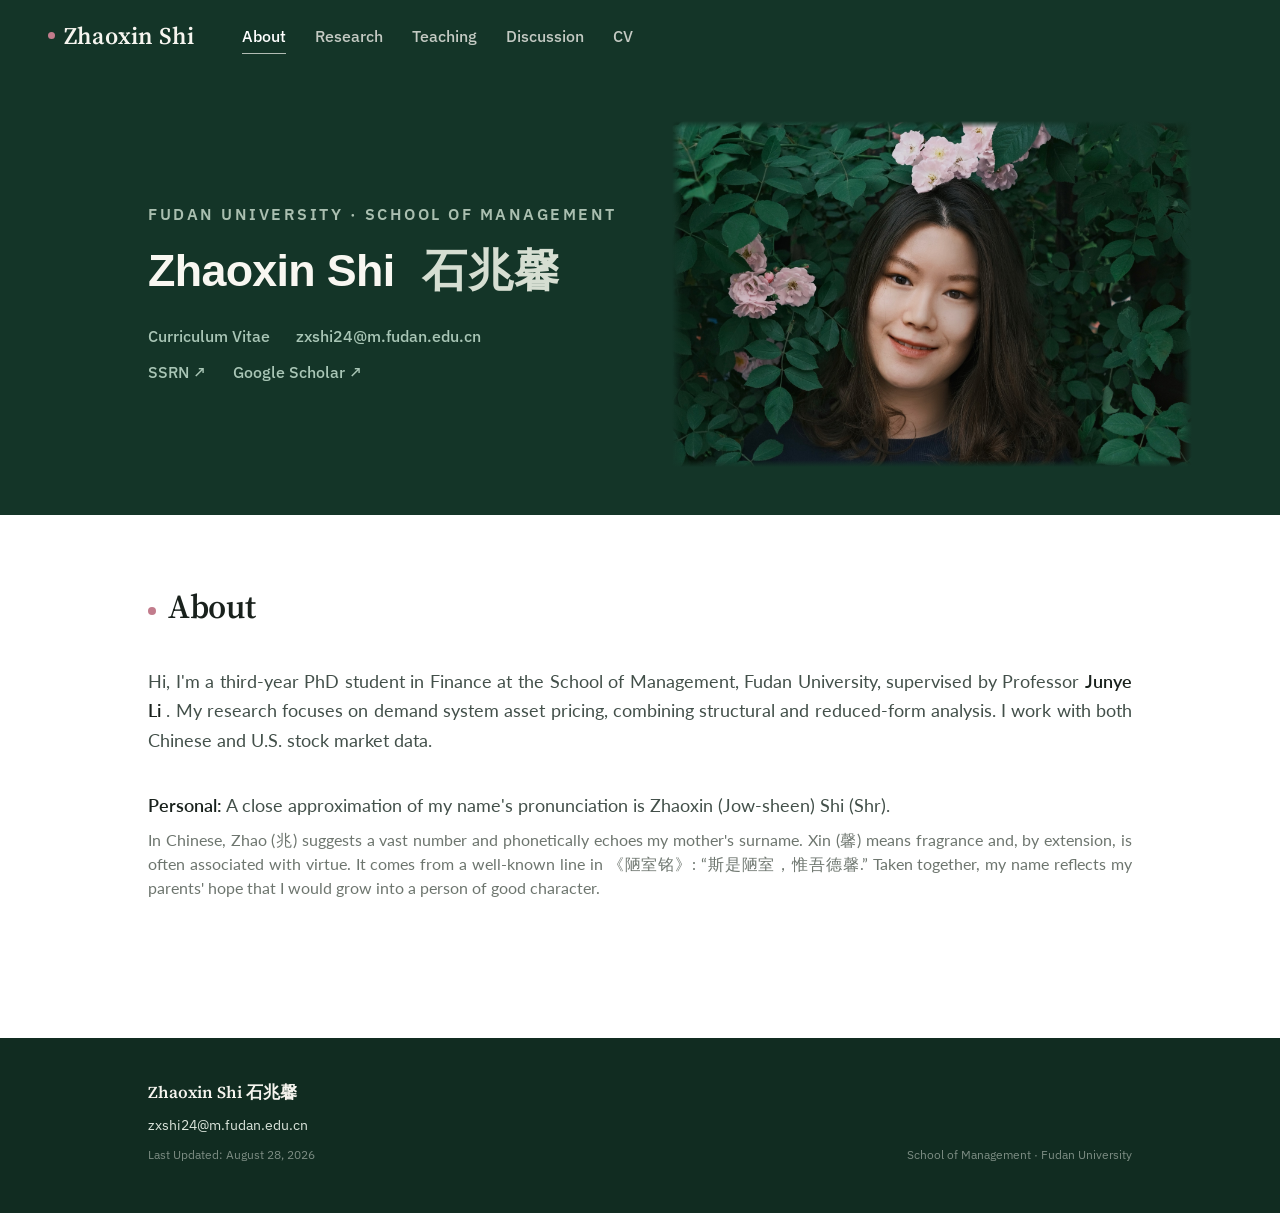
==== index.html @ 621d33b5 "Add favicon link to index.html" ====
<!DOCTYPE html>

<html lang="en">

<head>

  <meta charset="UTF-8" />

  <meta
    name="viewport"
    content="width=device-width, initial-scale=1"
  />

  <title>Zhaoxin Shi</title>

  <meta
    name="description"
    content="Zhaoxin Shi is a Finance PhD student at the School of Management, Fudan University, working on demand system asset pricing."
  />

  <meta
    name="theme-color"
    content="#143528"
  />

  <meta
    property="og:type"
    content="website"
  />

  <meta
    property="og:title"
    content="Zhaoxin Shi 石兆馨"
  />

  <meta
    property="og:description"
    content="Finance PhD student at Fudan University. Research on demand system asset pricing."
  />

  <link rel="icon" type="image/png" href="favicon.png">


  <!-- Google Fonts -->

  <link
    rel="preconnect"
    href="https://fonts.googleapis.com"
  />

  <link
    rel="preconnect"
    href="https://fonts.gstatic.com"
    crossorigin
  />

  <link
    href="https://fonts.googleapis.com/css2?family=IBM+Plex+Sans:wght@400;500;600&family=Lato:wght@300;400;700;900&family=Source+Serif+4:ital,opsz,wght@0,8..60,300;0,8..60,400;0,8..60,500;0,8..60,600;1,8..60,400&display=swap"
    rel="stylesheet"
/>


  <!-- Shared stylesheet -->

  <link
    rel="stylesheet"
    href="styles.css"
  />

</head>


<body>


<!-- =======================================================
     NAVIGATION
     ======================================================= -->

<nav
  class="nav"
  id="nav"
>

  <a
    class="nav__brand"
    href="index.html"
  >

    <span class="nav__dot"></span>

    Zhaoxin Shi

  </a>


  <div class="nav__links">

    <a
      class="active"
      href="#about"
      aria-current="page"
    >
      About
    </a>

    <a href="research.html">
      Research
    </a>

    <a href="teaching.html">
      Teaching
    </a>

    <a href="discussion.html">
      Discussion
    </a>

    <a href="cv.html">
      CV
    </a>

  </div>

</nav>



<!-- =======================================================
     HERO
     ======================================================= -->
<header class="hero">
  <div class="wrap">
    <div class="hero__grid">

      <!-- LEFT: name and links -->
      <div class="hero__text">
        <div class="eyebrow hero__eyebrow">
          Fudan University · School of Management
        </div>

        <h1 class="hero__name">
          Zhaoxin Shi <span class="cn">石兆馨</span>
        </h1>

        <div class="hero__links">
          <div class="hero__linkrow">
            <a href="cv.html">Curriculum Vitae</a>
            <a href="mailto:zxshi24@m.fudan.edu.cn">zxshi24@m.fudan.edu.cn</a>
          </div>

          <div class="hero__linkrow">
            <a
              href="https://papers.ssrn.com/sol3/cf_dev/AbsByAuth.cfm?per_id=5998875"
              target="_blank"
              rel="noopener"
            >SSRN ↗</a>

            <!-- Replace the URL below with your Google Scholar profile URL. -->
            <a
              href="YOUR_GOOGLE_SCHOLAR_URL"
              target="_blank"
              rel="noopener"
            >Google Scholar ↗</a>
          </div>
        </div>
      </div>

      <!-- RIGHT: portrait -->
      <figure class="hero__figure">
        <div class="photo">
          <span class="photo__mono">ZS</span>
          <img
            src="zhaoxin_shi.JPG"
            alt="Zhaoxin Shi"
            onerror="this.style.display='none'"
          />
        </div>
      </figure>

    </div>
  </div>
</header>


<!-- =======================================================
     ABOUT
     ======================================================= -->

<main>

  <section
    id="about"
    class="section section--first"
  >

    <div class="wrap">


      <div class="section__head">

        <span class="marker"></span>

        <h2 class="section__title">
          About
        </h2>

      </div>


      <div class="about__body">

        <!-- Academic introduction -->
        <p>
          Hi, I'm a third-year PhD student in Finance at the
          School of Management, Fudan University, supervised by Professor
          <a
            href="https://junye-li.github.io/"
            target="_blank"
            rel="noopener"
          >
            <strong>Junye Li</strong>
          </a>.
          My research focuses on demand system asset pricing, combining
          structural and reduced-form analysis. I work with both Chinese
          and U.S. stock market data.
        </p>
      
      
        <!-- Personal -->
        <div class="personal-block">
      
          <p>
            <strong>Personal:</strong>
            A close approximation of my name's pronunciation is
            Zhaoxin (Jow-sheen) Shi (Shr).
          </p>
      
          <p class="name-note">
            In Chinese, Zhao (兆) suggests a vast number and phonetically echoes my mother's
            surname. Xin (馨) means fragrance and, by extension, is often associated
            with virtue. It comes from a well-known line in
            《陋室铭》: “斯是陋室，惟吾德馨.” Taken together, my name reflects my
            parents' hope that I would grow into a person of good character.
          </p>
      
        </div>
      
      </div>

  </section>

</main>



<!-- =======================================================
     FOOTER
     ======================================================= -->

     <div id="site-footer"></div>



<script src="script.js"></script>

</body>

</html>
---- styles.css ----
/* =========================================================
   FONTS / COLORS / GLOBAL SETTINGS
   ========================================================= */

   :root{
    --paper:#FFFFFF;
    --paper-2:#F4F6F2;
  
    --ink:#19211C;
    --ink-soft:#43504A;
    --muted:#6E766F;
  
    --green:#1C4636;
    --green-deep:#112C21;
    --green-lit:#2C6B50;
  
    --link:#1E5742;
    --line:#E3E8E1;
  
    --rose:#C27C8C;
    --rose-soft:#E1BFC8;
  
    /* English name */
    --name-font:"Verdana", Arial, sans-serif;

    /* Body font */
    --body-font:"Lato", Arial, sans-serif;
  
    /* Main serif */
    --serif:"Source Serif 4", Georgia, "Lato", serif;
  
    /* Navigation / labels */
    --sans:"IBM Plex Sans", system-ui, -apple-system,
           "Segoe UI", Roboto, sans-serif;
  
    --measure:66ch;
    --maxw:1080px;
  }
  
  
  /* =========================================================
     GLOBAL
     ========================================================= */
  
  *{
    box-sizing:border-box;
  }
  
  html{
    scroll-behavior:smooth;
  }
  
  body{
    margin:0;
  
    background:var(--paper);
    color:var(--ink);
  
    font-family:var(--body-font);
    font-size:18px;
    line-height:1.65;
  
    -webkit-font-smoothing:antialiased;
    text-rendering:optimizeLegibility;
  }
  
  a{
    color:var(--link);
    text-decoration:none;
  }
  
  ::selection{
    background:var(--rose-soft);
    color:var(--green-deep);
  }
  
  
  /* =========================================================
     GENERAL WRAPPER
     ========================================================= */
  
  .wrap{
    max-width:var(--maxw);
    margin:0 auto;
    padding:0 clamp(1.25rem,5vw,3rem);
  }
  
  
  /* =========================================================
     SMALL LABELS
     ========================================================= */
  
  .eyebrow{
    font-family:var(--sans);
  
    font-size:.98rem;
    font-weight:600;
  
    letter-spacing:.16em;
    text-transform:uppercase;
  
    color:var(--muted);
  }
  
  .label{
    font-family:var(--sans);
  
    font-size:.9rem;
    font-weight:600;
  
    letter-spacing:.12em;
    text-transform:uppercase;
  
    color:var(--green);
  }
  
  
  /* =========================================================
     NAVIGATION
     ========================================================= */
  
  .nav{
    position:sticky;
    top:0;
    z-index:50;
  
    display:flex;
    align-items:center;
    justify-content:flex-start;
  
    padding:1rem clamp(1.25rem,5vw,3rem);
  
    background:#143528;
  
    border-bottom:1px solid transparent;
  
    transition:
      background .35s ease,
      border-color .35s ease;
  }
  
  
  /* -------- name at left -------- */
  
  .nav__brand{
    display:flex;
    align-items:center;
    gap:.55rem;
  
    flex:0 0 auto;
  
    font-family:var(--serif);
    font-size:1.5rem;
    font-weight:600;
  
    letter-spacing:.01em;
  
    color:#F6F5EF;
  
    transition:color .35s ease;
  }
  
  .nav__dot{
    width:7px;
    height:7px;
  
    border-radius:50%;
  
    background:var(--rose);
  
    display:inline-block;
    flex:0 0 auto;
  }
  
  
  /* -------- navigation links -------- */
  
  .nav__links{
    display:flex;
    align-items:center;
  
    gap:1.8rem;
  
    margin-left:3rem;
  
    font-family:var(--sans);
    font-size:1rem;
    font-weight:500;
  }
  
  .nav__links a{
    position:relative;
  
    padding:.15rem 0;
  
    color:rgba(246,245,239,.78);
  
    transition:color .25s ease;
  }
  
  .nav__links a::after{
    content:"";
  
    position:absolute;
  
    left:0;
    bottom:-3px;
  
    width:0;
    height:1.5px;
  
    background:rgba(246,245,239,.7);
  
    transition:width .25s ease;
  }
  
  .nav__links a:hover{
    color:#FFFFFF;
  }
  
  .nav__links a:hover::after{
    width:100%;
  }
  
  
  /* -------- current page -------- */
  
  .nav__links a.active::after{
    width:100%;
  }
  
  .nav__links a.active{
    color:#FFFFFF;
  }
  
  
  /* =========================================================
     HOME NAVIGATION AFTER SCROLLING
     ========================================================= */
  
  .nav.scrolled{
    background:rgba(252,252,250,.92);
  
    backdrop-filter:saturate(140%) blur(10px);
  
    border-bottom:1px solid var(--line);
  }
  
  .nav.scrolled .nav__brand{
    color:var(--ink);
  }
  
  .nav.scrolled .nav__links a{
    color:var(--ink-soft);
  }
  
  .nav.scrolled .nav__links a:hover{
    color:var(--green);
  }
  
  .nav.scrolled .nav__links a::after{
    background:var(--green);
  }
  
  .nav.scrolled .nav__links a.active{
    color:var(--green);
  }
  
  /* =========================================================
     HOME HERO
     ========================================================= */
  
  .hero{
    padding:clamp(2rem,4vw,3rem) 0 clamp(2.25rem,4vw,3rem);
    background:#143528;
    position:relative;
    overflow:hidden;
  
    /* local colors on the dark hero */
    --line:rgba(246,245,239,.22);
    --ink-soft:#D6DED2;
    --muted:#AABFB0;
    --green:#A9C6B6;
  }
  
  /*
    The hero gets a wider canvas for the portrait, while the text column
    remains capped. This makes the photo larger WITHOUT making the name/
    title column wider.
  */
  .hero .wrap{
    max-width:1080px;
    position:relative;
    z-index:1;
  }
  
  .hero__grid{
    display:grid;
    grid-template-columns:minmax(460px,520px) minmax(520px,1fr);
    gap:clamp(2.5rem,5vw,5rem);
    align-items:center;
  }
  
  .hero__text{
    min-width:0;
    max-width:520px;
  }
  
  /* -------- university line -------- */
  
  .hero__eyebrow{
    margin-bottom:1.15rem;
    white-space:nowrap;
  }
  
  /* -------- main name -------- */
  
  .hero__name{
    font-family:var(--name-font);
    font-weight:600;
    font-size:clamp(2.35rem,3.5vw,3.35rem);
    line-height:1.08;
    letter-spacing:-.015em;
    white-space:nowrap;
    margin:0;
    color:#F8F7F1;
  }
  
  /* Chinese name: bold Kaiti */
  .hero__name .cn{
    font-family:"PingFang SC", "Microsoft YaHei", "Noto Sans SC", serif;
    font-weight:700;
    color:var(--ink-soft);
    margin-left:.35em;
    letter-spacing:.02em;
  }
  
  /* -------- plain-text academic/contact links -------- */
  
  .hero__links{
    display:flex;
    flex-direction:column;
    align-items:flex-start;
    gap:.5rem;
    margin-top:1.7rem;
    font-family:var(--sans);
    font-size:1rem;
    font-weight:500;
  }
  
  .hero__linkrow{
    display:flex;
    flex-wrap:wrap;
    align-items:center;
    gap:1.65rem;
  }
  
  .hero__links a{
    color:#A9C6B6;
    padding:.05rem 0;
    transition:color .2s ease;
  }
  
  .hero__links a:hover{
    color:#FFFFFF;
  }
  
  /* =========================================================
     HERO PHOTO
     ========================================================= */
  
  .hero__figure{
    position:relative;
    margin:0;
    width:100%;
    min-width:0;
    align-self:center;
    justify-self:start;
  }
  
  .photo{
    position:relative;
    z-index:1;
  
    /* intentionally larger than its grid column */
    width:100%;
    max-width:760px;
    aspect-ratio:3/2;
  
    overflow:hidden;
    border:none;
    border-radius:0;
    box-shadow:none;
    background:#143528;
  }
  
  .photo img{
    position:absolute;
    inset:0;
    width:100%;
    height:100%;
    object-fit:cover;
  }
  
  /* subtle fade from the four edges, not from the center */
  .photo::before{
    content:"";
    position:absolute;
    inset:0;
    z-index:2;
    pointer-events:none;
    background:
      linear-gradient(
        to right,
        #143528 0%,
        transparent 2%,
        transparent 98%,
        #143528 100%
      ),
      linear-gradient(
        to bottom,
        #143528 0%,
        transparent 2%,
        transparent 98%,
        #143528 100%
      );
  }
  
  .photo__mono{
    position:absolute;
    inset:0;
    display:grid;
    place-items:center;
    font-family:var(--serif);
    font-weight:300;
    font-size:3.6rem;
    color:#FFFFFF;
    letter-spacing:.04em;
  }
  
  
  /* =========================================================
     HOME ABOUT SECTION
     ========================================================= */
  
  section{
    scroll-margin-top:84px;
  }
  
  .section{
    padding:clamp(3rem,5vw,4.5rem) 0;
  
    border-top:1px solid var(--line);
  }
  
  .section--first{
    border-top:none;
  }
  
  .section__head{
    display:flex;
  
    align-items:baseline;
  
    gap:.75rem;
  
    margin-bottom:2rem;
  }
  
  .section__head .marker{
    width:8px;
    height:8px;
  
    border-radius:50%;
  
    background:var(--rose);
  
    transform:translateY(-3px);
  
    flex:0 0 auto;
  }
  
  .section__title{
    font-family:var(--serif);
  
    font-weight:600;
  
    font-size:clamp(1.7rem,3vw,2.1rem);
  
    letter-spacing:-.01em;
  
    margin:0;
  
    color:var(--ink);
  }
  
  
  /* -------- about text -------- */
  
  .about__body{
    max-width:none;
    width:100%;

    text-align:justify;
  
    font-size:1.12rem;
  
    color:var(--ink-soft);
  }
  
  .about__body p{
    margin:0 0 1.1rem;
  }
  
  .about__body strong{
    color:var(--ink);
  
    font-weight:600;
  }

  .personal-block{
    margin-top:2.2rem;
  }
  
  .personal-block > p:first-child{
    margin-bottom:.5rem;
  }

  .name-note{
    font-size:1rem;
    line-height:1.5;
    color:var(--muted);
    max-width:none;
  }
  
  
  /* -------- research interest tags -------- */
  
  .interests{
    display:flex;
    flex-wrap:wrap;
    gap:.5rem;
    margin-top:1.6rem;
  
    max-width:none;
    width:100%;
  }
  
  .tag{
    font-family:var(--sans);
  
    font-size:.82rem;
    font-weight:500;
  
    color:var(--ink-soft);
  
    padding:.36rem .78rem;
  
    border-radius:4px;
  
    background:var(--paper-2);
  
    border:1px solid var(--line);
  }
  
  
  /* =========================================================
     SECONDARY PAGE LAYOUT
     ========================================================= */
  
  .page{
    padding:clamp(3rem,7vw,6rem) 0;
  
    min-height:70vh;
  }
  
  .page__head{
    margin-bottom:1.8rem;
  }
  
  .page__eyebrow{
    margin-bottom:.4rem;
  }
  
  .page__title{
    font-family:var(--serif);
  
    font-size:clamp(2.2rem,4vw,3.2rem);
  
    font-weight:600;
  
    line-height:1.15;
  
    letter-spacing:-.015em;
  
    margin:0;
  
    color:var(--ink);
  }
  
  .page__intro{
    max-width:var(--measure);
  
    margin-top:1rem;
  
    font-size:1.1rem;
  
    color:var(--ink-soft);
  }
  
  .page__content{
    max-width:var(--measure);
  }
  
  
  /* =========================================================
     RESEARCH / PAPER CARDS
     ========================================================= */
  
     .papers{
        display:flex;
        flex-direction:column;
        gap:0;
      }
  
  .paper{
    background:transparent;
    border:none;
    border-radius:0;
  
    padding:1.6rem 0;
  }
  
  /* horizontal line between papers */
  .paper + .paper{
    border-top:1px solid var(--line);
  }
  
  
  /* -------- paper status -------- */
  
  .paper__status{
    display:inline-flex;
  
    align-items:center;
  
    gap:.45rem;
  
    font-family:var(--sans);
  
    font-size:.75rem;
    font-weight:600;
  
    letter-spacing:.1em;
  
    text-transform:uppercase;
  
    color:var(--rose);
  
    margin-bottom:.85rem;
  }
  
  .paper__status .dot{
    width:6px;
    height:6px;
  
    border-radius:50%;
  
    background:var(--rose);
  }
  
  
  /* -------- title and authors -------- */
  
  .paper__title{
    font-family:var(--serif);
  
    font-weight:600;
  
    font-size:1.45rem;
  
    line-height:1.28;
  
    margin:0 0 .5rem;
  
    color:var(--ink);
  
    letter-spacing:-.005em;
  }
  
  .paper__authors{
    font-family:var(--sans);
    font-size:.95rem;
    color:var(--muted);
    margin:0 0 1.2rem;
  }
  
  .paper__authors .author-name{
    color:var(--green);
    font-weight:600;
  }
  
  .paper__authors .me{
    color:var(--green);
  
    font-weight:600;
  }
  
  
  /* -------- fields inside paper -------- */
  
  .field{
    padding-top:0.3rem;
    margin-top:0.3rem;
    border-top:none;
  }
  
  .field:first-of-type{
    padding-top:0;
    margin-top:0;
  }
  
  .field__label{
    display:block;
  
    margin-bottom:.5rem;
  }
  
  .field__text{
    font-size:1.03rem;
    color:var(--ink-soft);
  
    width:100%;
    max-width:none;

    text-align:justify;
  
    margin:0;
  }
  
  
  /* -------- expandable abstract -------- */
  
  details.abstract{
    margin:0;
  }
  
  details.abstract > summary{
    list-style:none;
  
    cursor:pointer;
  
    display:inline-flex;
  
    align-items:center;
  
    gap:.5rem;
  
    font-family:var(--sans);
  
    font-size:.78rem;
    font-weight:600;
  
    letter-spacing:.12em;
  
    text-transform:uppercase;
  
    color:var(--green);
  
    user-select:none;
  }
  
  details.abstract > summary::-webkit-details-marker{
    display:none;
  }
  
  details.abstract > summary .chev{
    width:14px;
    height:14px;
  
    transition:transform .25s ease;
  
    color:var(--rose);
  }
  
  details.abstract[open] > summary .chev{
    transform:rotate(90deg);
  }
  
  details.abstract .field__text{
    margin-top:.7rem;
  }
  
  
  /* -------- conferences -------- */
  
  .conf{
    font-family:var(--sans);
  
    font-size:.95rem;
  
    color:var(--ink-soft);
  
    max-width:var(--measure);
  
    margin:0;
  }
  
  .conf .yr{
    color:var(--muted);
  }
  
    /* -------- overall format ---------*/
    .page__head{
        margin-bottom:1.5rem;
      }
      
      .paper{
        background:transparent;
        border:none;
        border-radius:0;
        padding:1rem 0;
      }
      
      .paper + .paper{
        border-top:1px solid var(--line);
      }
      
      .field{
        padding-top:.65rem;
        margin-top:.65rem;
        border-top:none;
      }
      
      .field:first-of-type{
        padding-top:0;
        margin-top:.45rem;
      }
      
      .field__label{
        margin-bottom:.3rem;
      }
      
      details.abstract .field__text{
        margin-top:.45rem;
      }

    /* =========================================================
   TEACHING
   ========================================================= */

.teaching{
    width:100%;
  }
  
  .teaching__group{
    margin-top:2rem;
  }
  
  .teaching__group:first-child{
    margin-top:0;
  }
  
  .teaching__category{
    display:inline-block;
  
    margin:0 0 .8rem;
  
    font-family:var(--body-font);
    font-size:1.05rem;
    font-weight:700;
  
    color:var(--ink);
  
    border-bottom:1px solid var(--ink);
  }
  
  .teaching__row{
    display:grid;
    grid-template-columns:minmax(0,1fr) auto;
  
    gap:2rem;
  
    align-items:baseline;
  
    margin:.55rem 0;
  }
  
  .teaching__description{
    color:var(--ink-soft);
  }
  
  .teaching__description strong{
    color:var(--green);
    font-weight:700;
  }
  
  .teaching__description em{
    color:var(--ink);
  }
  
  .teaching__affiliation{
    color:var(--muted);
  }
  
  .teaching__date{
    font-style:italic;
    color:var(--muted);
  
    white-space:nowrap;
  }
  
/* =========================================================
   DISCUSSION
   ========================================================= */

   .discussion-list{
    margin-top:1.5rem;
  }
  
  .discussion-year{
    font-family:var(--body-font);
    font-size:1.1rem;
    font-weight:700;
    color:var(--green-deep);
  
    margin-bottom:.35rem;
  }
  
  .discussion-item{
    margin:0;
  
    font-family:var(--body-font);
    font-size:1rem;
    color:var(--ink-soft);
  }
  
  
  /* =========================================================
     CV PAGE
     ========================================================= */
  
  .cv-box{
    max-width:var(--measure);
  
    padding:2rem;
  
    border:1px solid var(--line);
  
    border-radius:8px;
  
    background:#FFFFFF;
  }
  
  .cv-box p{
    margin-top:0;
  
    color:var(--ink-soft);
  }
  
  .cv-button{
    display:inline-flex;
  
    align-items:center;
  
    padding:.65rem 1rem;
  
    font-family:var(--sans);
  
    font-size:.95rem;
    font-weight:500;
  
    color:#FFFFFF;
  
    background:var(--green);
  
    border-radius:4px;
  
    transition:background .2s ease;
  }
  
  .cv-button:hover{
    background:var(--green-deep);
  }
  
  
  /* =========================================================
     FOOTER
     ========================================================= */
  
  .footer{
    background:#112C21;
  
    padding:2.6rem 0 3rem;
  
    margin-top:clamp(2rem,5vw,3.5rem);
  }
  
  .footer__grid{
    display:flex;
  
    flex-wrap:wrap;
  
    justify-content:space-between;
  
    gap:1.5rem;
  
    align-items:flex-end;
  }
  
  .footer__name{
    font-family:var(--serif);
  
    font-weight:600;
    font-size:1.05rem;
  
    color:#F5F4EE;
  }
  
  .footer__contact{
    font-family:var(--sans);
  
    font-size:.9rem;
  
    color:rgba(232,238,229,.75);
  
    margin-top:.4rem;
  }
  
  .footer__meta{
    font-family:var(--sans);
  
    font-size:.78rem;
  
    color:rgba(232,238,229,.5);
  }
  
  .footer__updated{
    margin-top:.45rem;
    font-family:var(--sans);
    font-size:.78rem;
    color:rgba(232,238,229,.5);
  }
  
  .footer a{
    color:#DCE5DC;
  }
  
  
  /* =========================================================
     RESPONSIVE
     ========================================================= */
  
  @media (max-width:760px){
  
    body{
      font-size:17px;
    }
  
    .nav{
      padding:.9rem 1.25rem;
    }
  
    /*
      Hide the name in the navbar on small screens.
    */
  
    .nav__brand{
      display:none;
    }
  
    .nav__links{
      margin-left:0;
  
      gap:1rem;
  
      font-size:.9rem;
  
      width:100%;
    }
  
    .hero .wrap{
      max-width:var(--maxw);
    }
  
    .hero__grid{
      grid-template-columns:1fr;
      gap:2.2rem;
    }
  
    .hero__text{
      max-width:none;
    }
  
    .hero__eyebrow{
      white-space:normal;
    }
  
    .hero__figure{
      max-width:430px;
      order:-1;
    }
  
    .photo{
      width:100%;
      max-width:none;
    }
  
    .hero__name{
      white-space:normal;
    }
  
  }
  
  
  @media (max-width:520px){
  
    .nav__links{
      flex-wrap:wrap;
  
      row-gap:.35rem;
    }
  
    .nav__links a{
      margin-right:.4rem;
    }
  
  }
  
  
  /* =========================================================
     REDUCED MOTION
     ========================================================= */
  
  @media (prefers-reduced-motion:reduce){
  
    html{
      scroll-behavior:auto;
    }
  
    *{
      transition:none !important;
    }
  
  }
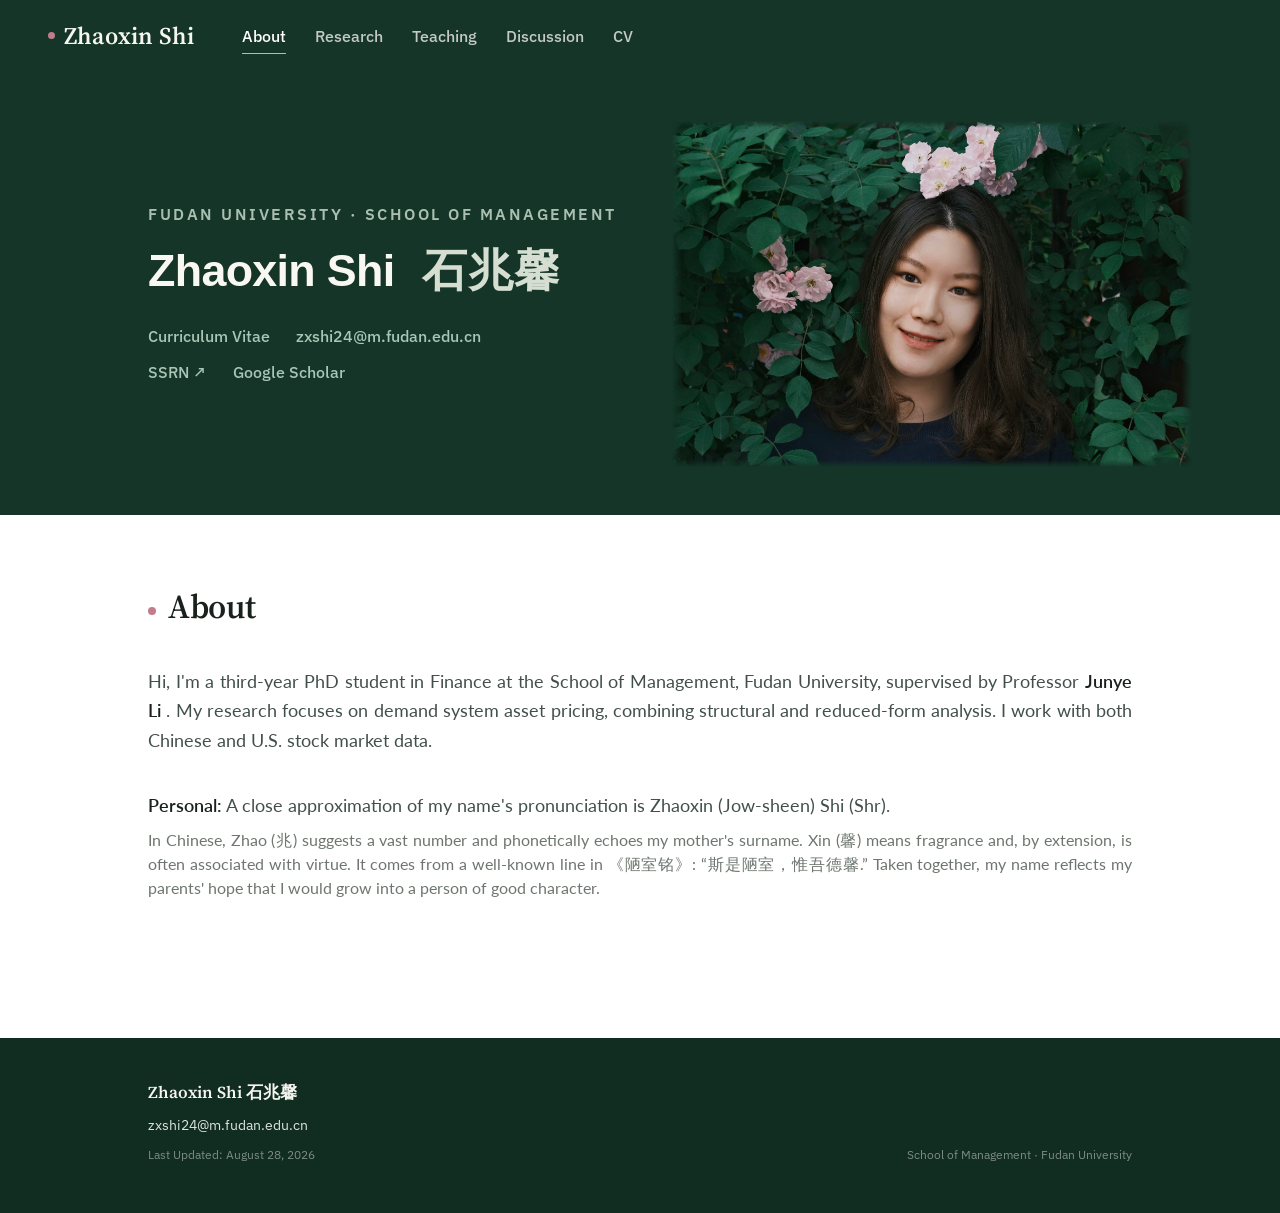
==== commit a55522bb: "Replace placeholder Google Scholar URL with actual link Updated Google Scholar link to point to a sp" ====
--- a/index.html
+++ b/index.html
@@ -38,7 +38,10 @@
     content="Finance PhD student at Fudan University. Research on demand system asset pricing."
   />
 
-  <link rel="icon" type="image/png" href="favicon.png">
+<link
+  rel="icon"
+  href="data:image/svg+xml,%3Csvg xmlns='http://www.w3.org/2000/svg' viewBox='0 0 32 32'%3E%3Ccircle cx='16' cy='16' r='16' fill='%23143528'/%3E%3Ctext x='16' y='21' text-anchor='middle' font-family='Arial,sans-serif' font-size='14' font-weight='700' fill='white'%3EZS%3C/text%3E%3C/svg%3E"
+/>
 
 
   <!-- Google Fonts -->
@@ -157,11 +160,11 @@
             >SSRN ↗</a>
 
             <!-- Replace the URL below with your Google Scholar profile URL. -->
-            <a
-              href="YOUR_GOOGLE_SCHOLAR_URL"
-              target="_blank"
-              rel="noopener"
-            >Google Scholar ↗</a>
+            <a href="https://scholar.google.com/citations?user=KwVKZWcAAAAJ&hl=en"
+               target="_blank"
+               rel="noopener noreferrer">
+                Google Scholar
+            </a>
           </div>
         </div>
       </div>
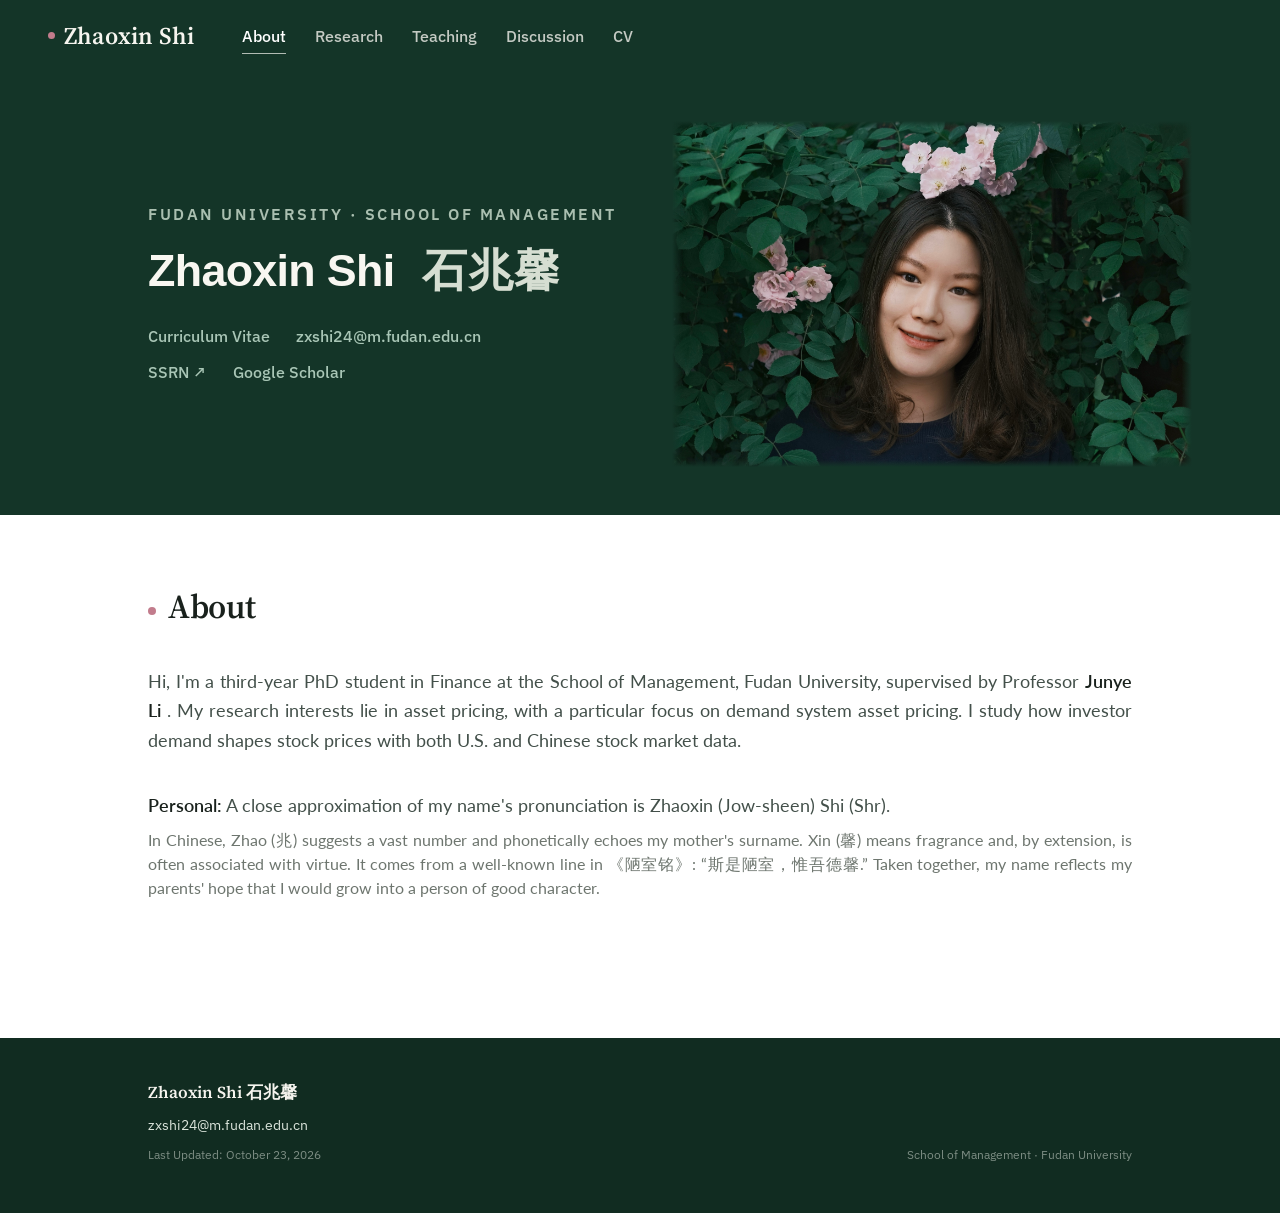
==== commit bcf03522: "Update bio" ====
--- a/index.html
+++ b/index.html
@@ -224,9 +224,8 @@
           >
             <strong>Junye Li</strong>
           </a>.
-          My research focuses on demand system asset pricing, combining
-          structural and reduced-form analysis. I work with both Chinese
-          and U.S. stock market data.
+         My research interests lie in asset pricing, with a particular focus on demand system asset pricing. 
+          I study how investor demand shapes stock prices with both U.S. and Chinese stock market data.
         </p>
       
       
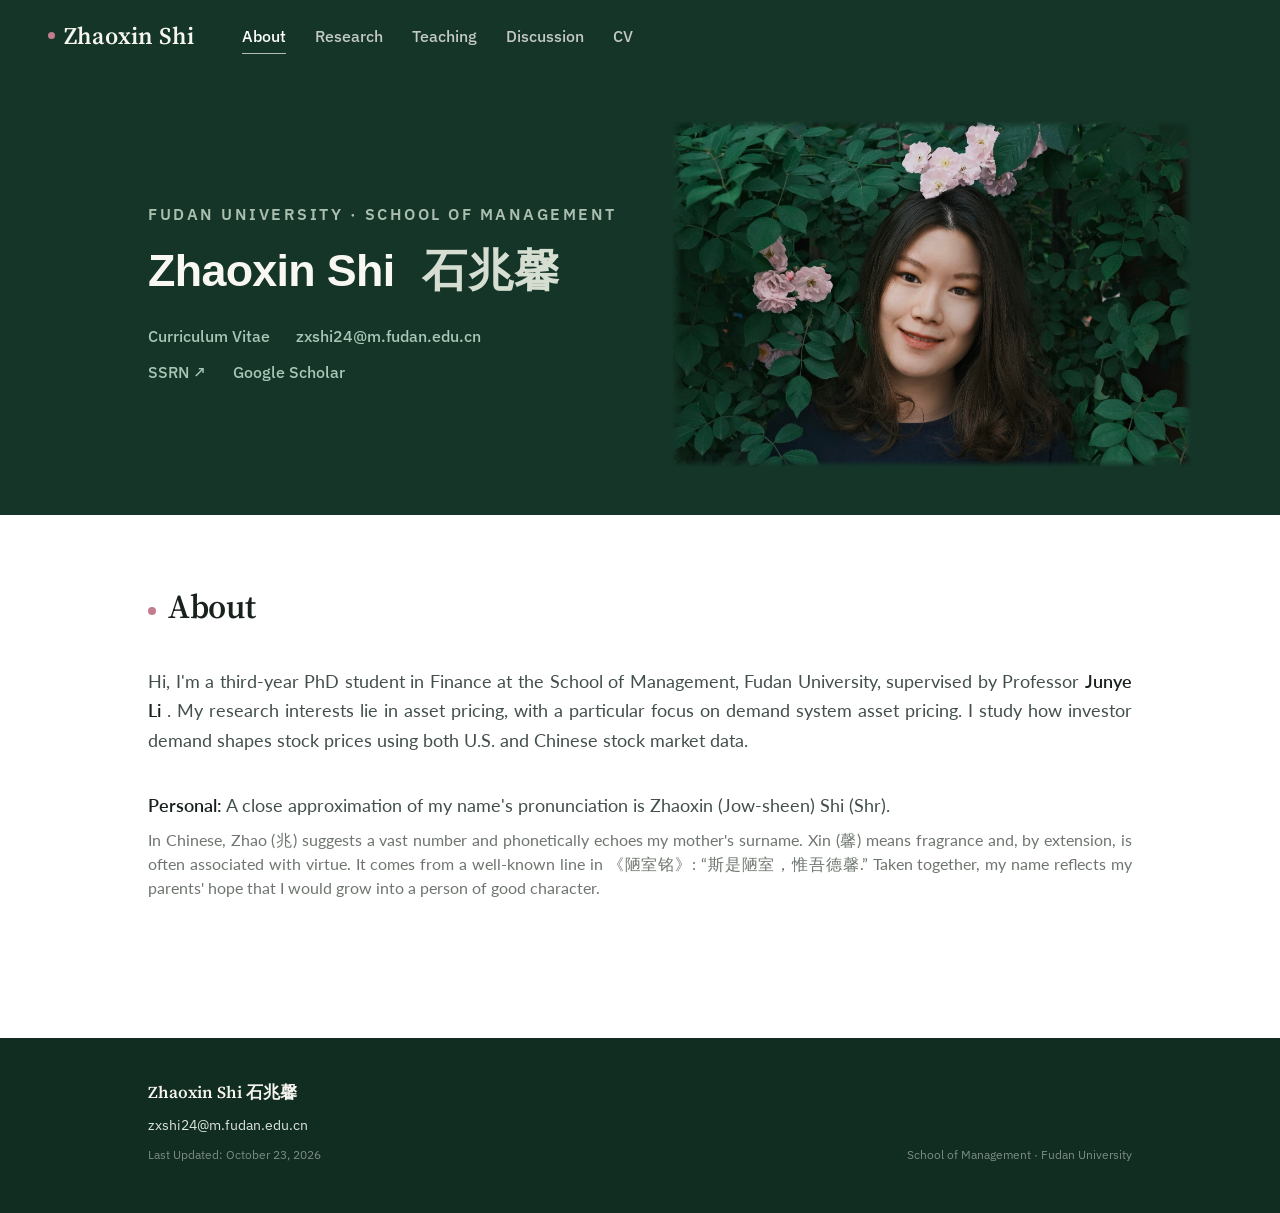
==== commit 39b86e22: "Update bio" ====
--- a/index.html
+++ b/index.html
@@ -225,7 +225,7 @@
             <strong>Junye Li</strong>
           </a>.
          My research interests lie in asset pricing, with a particular focus on demand system asset pricing. 
-          I study how investor demand shapes stock prices with both U.S. and Chinese stock market data.
+          I study how investor demand shapes stock prices using both U.S. and Chinese stock market data.
         </p>
       
       
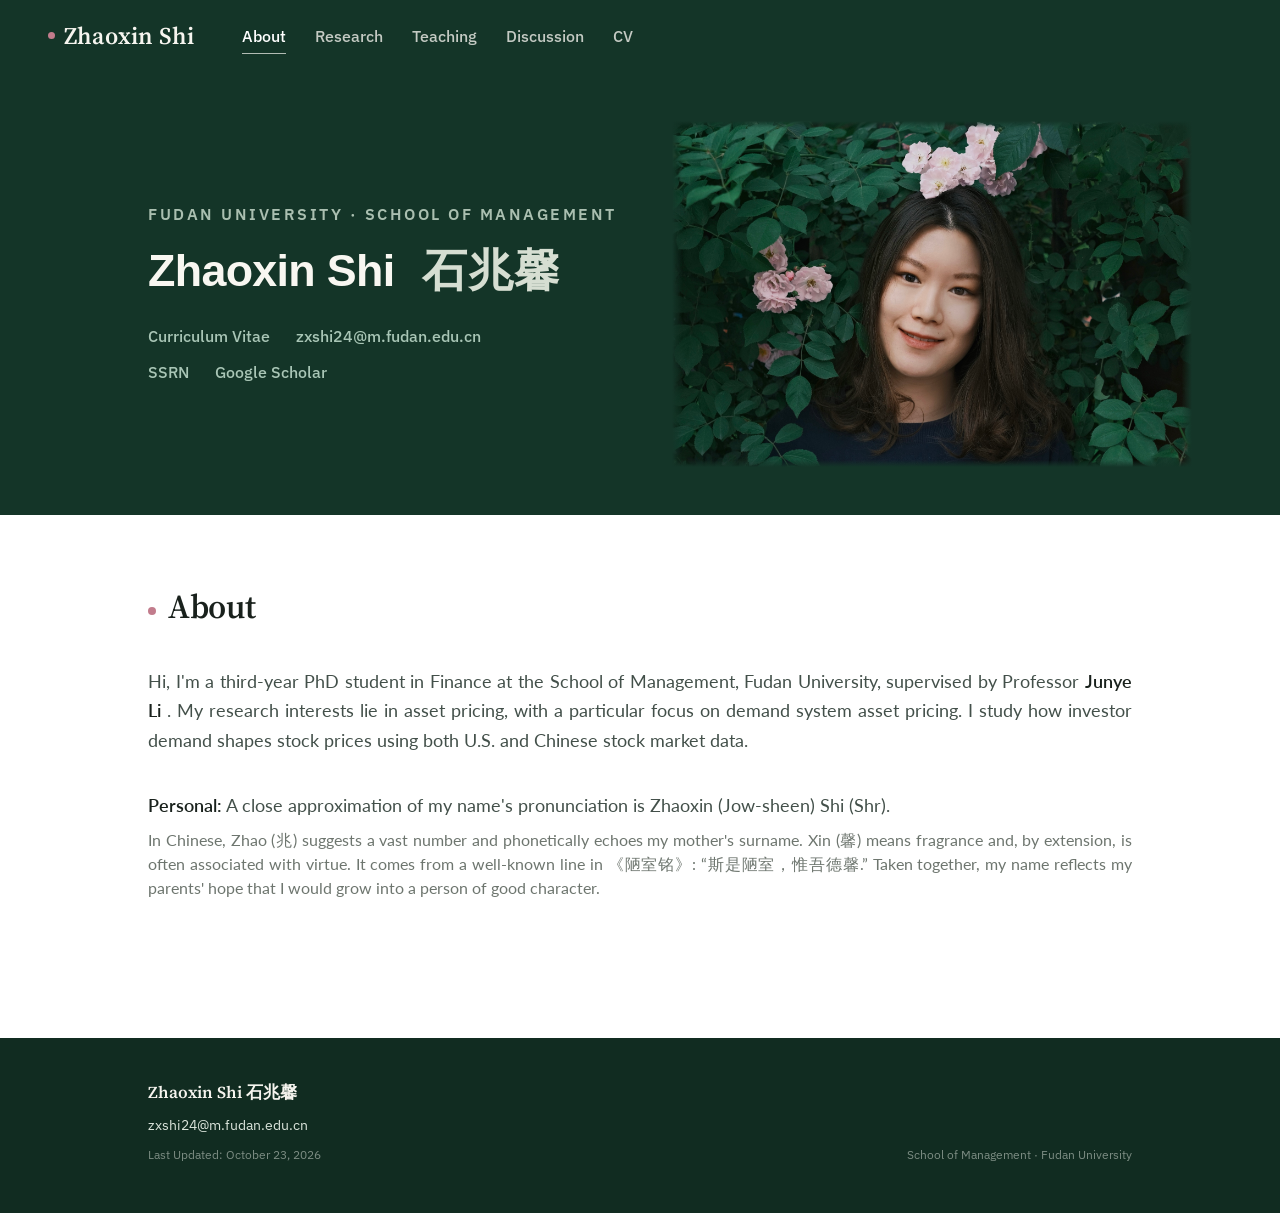
==== commit ed61762c: "Update index.html" ====
--- a/index.html
+++ b/index.html
@@ -119,9 +119,9 @@
       Discussion
     </a>
 
-    <a href="cv.html">
-      CV
-    </a>
+   <a href="/CV_ZhaoxinSHI.pdf" target="_blank" rel="noopener">
+    CV
+   </a>
 
   </div>
 
@@ -148,7 +148,9 @@
 
         <div class="hero__links">
           <div class="hero__linkrow">
-            <a href="cv.html">Curriculum Vitae</a>
+            <a href="/CV_ZhaoxinSHI.pdf" target="_blank" rel="noopener">
+              Curriculum Vitae
+            </a>
             <a href="mailto:zxshi24@m.fudan.edu.cn">zxshi24@m.fudan.edu.cn</a>
           </div>
 
@@ -157,7 +159,7 @@
               href="https://papers.ssrn.com/sol3/cf_dev/AbsByAuth.cfm?per_id=5998875"
               target="_blank"
               rel="noopener"
-            >SSRN ↗</a>
+            >SSRN</a>
 
             <!-- Replace the URL below with your Google Scholar profile URL. -->
             <a href="https://scholar.google.com/citations?user=KwVKZWcAAAAJ&hl=en"
